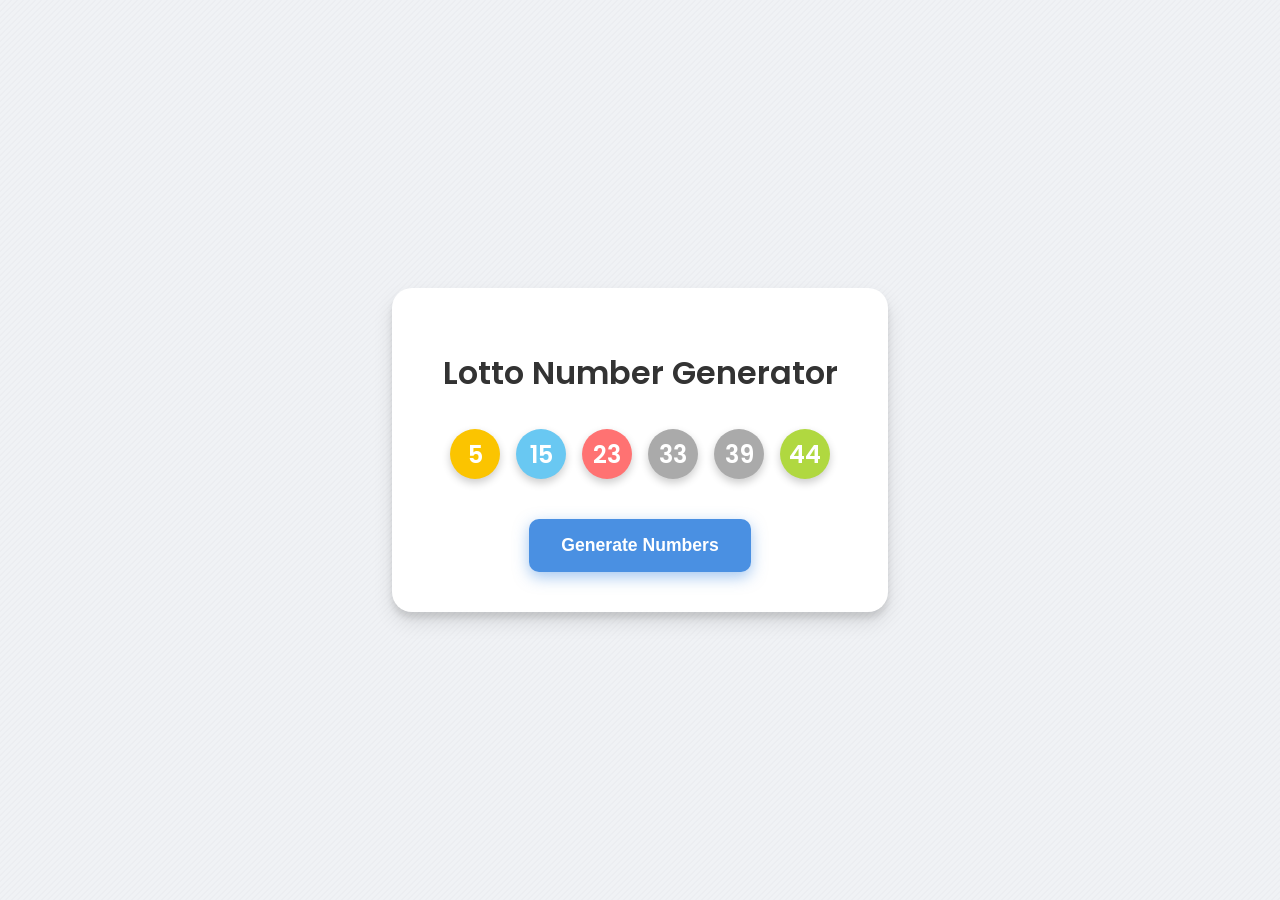
==== index.html @ 6e6bcb64 "feat: Update workspace with product builder lecture code" ====
<!DOCTYPE html>
<html lang="en">
<head>
    <meta charset="UTF-8">
    <meta name="viewport" content="width=device-width, initial-scale=1.0">
    <title>Lotto Number Generator</title>
    <link rel="stylesheet" href="style.css">
</head>
<body>
    <div class="container">
        <h1>Lotto Number Generator</h1>
        <div class="lotto-numbers">
        </div>
        <button class="generate-btn">Generate Numbers</button>
    </div>
    <script src="main.js"></script>
</body>
</html>
---- style.css ----
@import url('https://fonts.googleapis.com/css2?family=Poppins:wght@400;600&display=swap');

:root {
    --background-color: #f0f2f5;
    --container-bg: #ffffff;
    --primary-color: #4a90e2;
    --text-color: #333;
    --shadow-color: rgba(0, 0, 0, 0.1);
    --glow-color: rgba(74, 144, 226, 0.5);
}

body {
    font-family: 'Poppins', sans-serif;
    background-color: var(--background-color);
    background-image: url("data:image/svg+xml,%3Csvg width='6' height='6' viewBox='0 0 6 6' xmlns='http://www.w3.org/2000/svg'%3E%3Cg fill='%239C92AC' fill-opacity='0.1'%3E%3Cpath d='M5 0h1L0 6V5zM6 5v1H5z'/%3E%3C/g%3E%3C/svg%3E");
    display: flex;
    justify-content: center;
    align-items: center;
    min-height: 100vh;
    margin: 0;
}

.container {
    text-align: center;
    background: var(--container-bg);
    padding: 2.5rem 3rem;
    border-radius: 20px;
    box-shadow: 0 10px 20px var(--shadow-color), 0 6px 6px var(--shadow-color);
    max-width: 400px;
    width: 90%;
}

h1 {
    color: var(--text-color);
    font-weight: 600;
    margin-bottom: 2rem;
}

.lotto-numbers {
    display: flex;
    justify-content: center;
    flex-wrap: wrap;
    gap: 1rem;
    margin-bottom: 2.5rem;
}

.lotto-ball {
    width: 50px;
    height: 50px;
    border-radius: 50%;
    display: flex;
    justify-content: center;
    align-items: center;
    font-size: 1.5rem;
    font-weight: 600;
    color: #fff;
    box-shadow: 0 4px 8px rgba(0, 0, 0, 0.2);
    animation: pop-in 0.5s ease-out forwards;
}

.generate-btn {
    background-color: var(--primary-color);
    color: #fff;
    border: none;
    padding: 1rem 2rem;
    font-size: 1.1rem;
    font-weight: 600;
    border-radius: 10px;
    cursor: pointer;
    transition: all 0.3s ease;
    box-shadow: 0 5px 15px var(--glow-color);
}

.generate-btn:hover {
    transform: translateY(-3px);
    box-shadow: 0 8px 25px var(--glow-color);
}

.generate-btn:active {
    transform: translateY(-1px);
    box-shadow: 0 5px 15px var(--glow-color);
}

@keyframes pop-in {
    0% {
        transform: scale(0);
        opacity: 0;
    }
    80% {
        transform: scale(1.1);
    }
    100% {
        transform: scale(1);
        opacity: 1;
    }
}
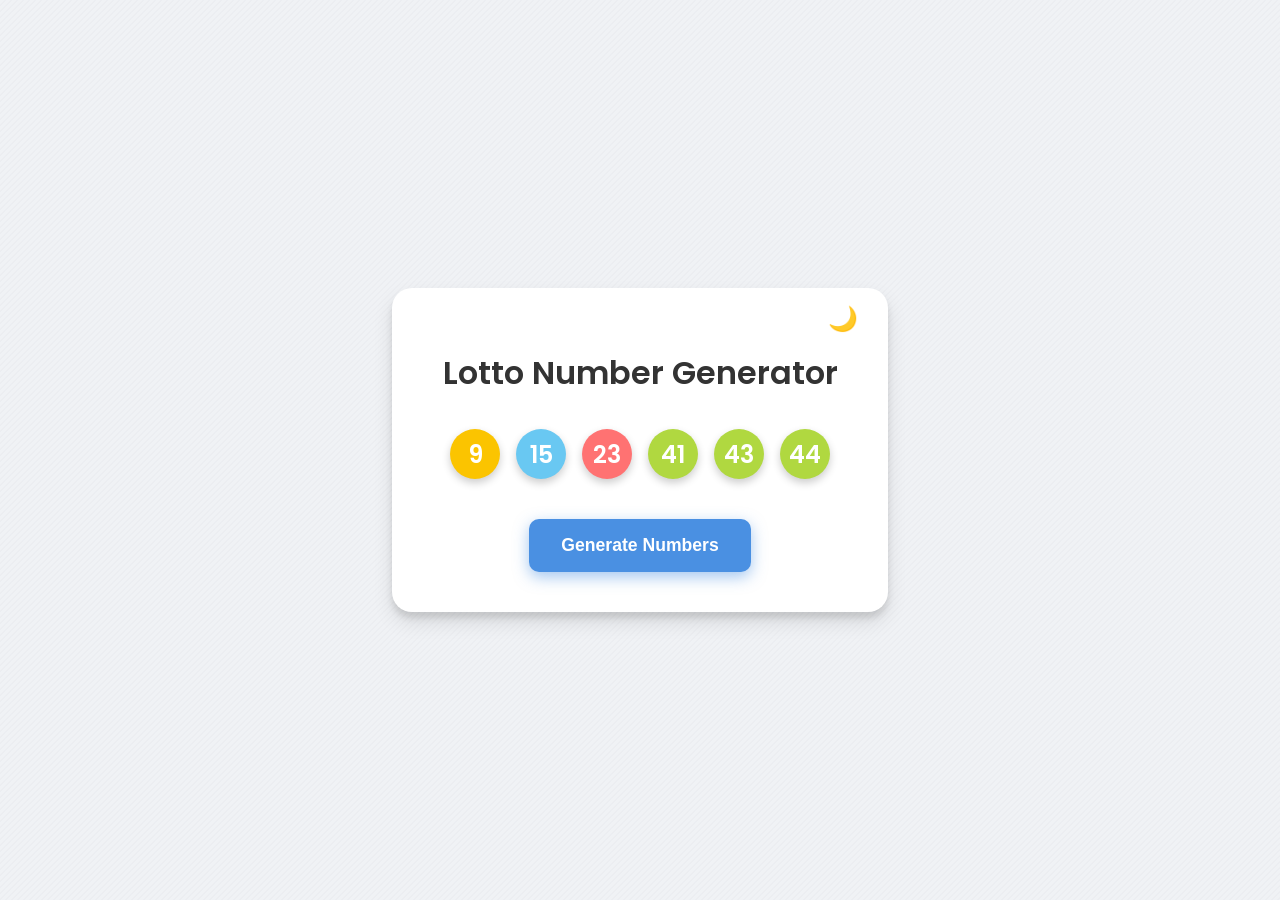
==== commit 1c9beea3: "feat: Add dark and light mode toggle functionality" ====
--- a/index.html
+++ b/index.html
@@ -8,6 +8,7 @@
 </head>
 <body>
     <div class="container">
+        <button id="theme-toggle" class="theme-toggle" aria-label="Toggle Dark Mode">🌙</button>
         <h1>Lotto Number Generator</h1>
         <div class="lotto-numbers">
         </div>
--- a/style.css
+++ b/style.css
@@ -7,6 +7,15 @@
     --text-color: #333;
     --shadow-color: rgba(0, 0, 0, 0.1);
     --glow-color: rgba(74, 144, 226, 0.5);
+}
+
+body.dark-mode {
+    --background-color: #121212;
+    --container-bg: #2d2d2d;
+    --primary-color: #4a90e2;
+    --text-color: #ffffff;
+    --shadow-color: rgba(0, 0, 0, 0.5);
+    --glow-color: rgba(74, 144, 226, 0.2);
 }
 
 body {
@@ -28,12 +37,29 @@
     box-shadow: 0 10px 20px var(--shadow-color), 0 6px 6px var(--shadow-color);
     max-width: 400px;
     width: 90%;
+    position: relative;
 }
 
 h1 {
     color: var(--text-color);
     font-weight: 600;
     margin-bottom: 2rem;
+}
+
+.theme-toggle {
+    background: none;
+    border: none;
+    font-size: 1.5rem;
+    cursor: pointer;
+    position: absolute;
+    top: 1rem;
+    right: 1.5rem;
+    color: var(--text-color);
+    transition: transform 0.3s ease;
+}
+
+.theme-toggle:hover {
+    transform: scale(1.1);
 }
 
 .lotto-numbers {
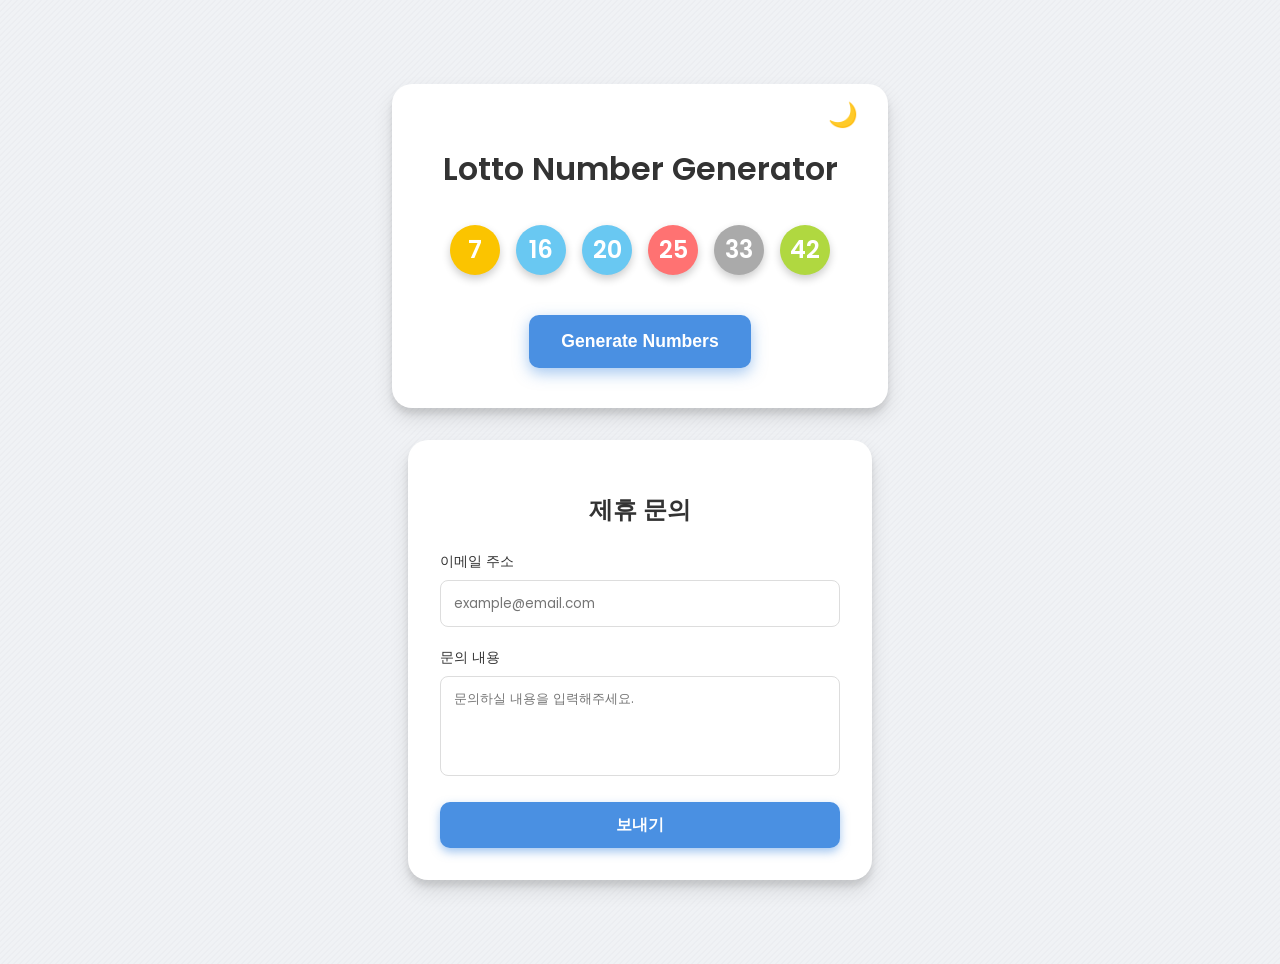
==== commit 4b1fc9b9: "feat: Add affiliate inquiry form using Formspree" ====
--- a/index.html
+++ b/index.html
@@ -14,6 +14,21 @@
         </div>
         <button class="generate-btn">Generate Numbers</button>
     </div>
+
+    <div class="container partnership-container">
+        <h2>제휴 문의</h2>
+        <form action="https://formspree.io/f/mvzwgqdk" method="POST">
+            <div class="form-group">
+                <label for="email">이메일 주소</label>
+                <input type="email" id="email" name="email" required placeholder="example@email.com">
+            </div>
+            <div class="form-group">
+                <label for="message">문의 내용</label>
+                <textarea id="message" name="message" required placeholder="문의하실 내용을 입력해주세요."></textarea>
+            </div>
+            <button type="submit" class="submit-btn">보내기</button>
+        </form>
+    </div>
     <script src="main.js"></script>
 </body>
 </html>
--- a/style.css
+++ b/style.css
@@ -7,6 +7,7 @@
     --text-color: #333;
     --shadow-color: rgba(0, 0, 0, 0.1);
     --glow-color: rgba(74, 144, 226, 0.5);
+    --input-border: #ddd;
 }
 
 body.dark-mode {
@@ -16,6 +17,7 @@
     --text-color: #ffffff;
     --shadow-color: rgba(0, 0, 0, 0.5);
     --glow-color: rgba(74, 144, 226, 0.2);
+    --input-border: #444;
 }
 
 body {
@@ -23,10 +25,13 @@
     background-color: var(--background-color);
     background-image: url("data:image/svg+xml,%3Csvg width='6' height='6' viewBox='0 0 6 6' xmlns='http://www.w3.org/2000/svg'%3E%3Cg fill='%239C92AC' fill-opacity='0.1'%3E%3Cpath d='M5 0h1L0 6V5zM6 5v1H5z'/%3E%3C/g%3E%3C/svg%3E");
     display: flex;
+    flex-direction: column;
     justify-content: center;
     align-items: center;
     min-height: 100vh;
     margin: 0;
+    gap: 2rem;
+    padding: 2rem 0;
 }
 
 .container {
@@ -38,12 +43,77 @@
     max-width: 400px;
     width: 90%;
     position: relative;
+    transition: background 0.3s ease, color 0.3s ease, box-shadow 0.3s ease;
 }
 
-h1 {
+h1, h2 {
     color: var(--text-color);
     font-weight: 600;
     margin-bottom: 2rem;
+}
+
+h2 {
+    font-size: 1.5rem;
+    margin-bottom: 1.5rem;
+}
+
+.partnership-container {
+    padding: 2rem;
+}
+
+.form-group {
+    text-align: left;
+    margin-bottom: 1.2rem;
+}
+
+.form-group label {
+    display: block;
+    margin-bottom: 0.5rem;
+    color: var(--text-color);
+    font-size: 0.9rem;
+}
+
+.form-group input,
+.form-group textarea {
+    width: 100%;
+    padding: 0.8rem;
+    border-radius: 8px;
+    border: 1px solid var(--input-border);
+    background-color: var(--container-bg);
+    color: var(--text-color);
+    font-family: inherit;
+    box-sizing: border-box;
+    transition: border-color 0.3s ease;
+}
+
+.form-group textarea {
+    height: 100px;
+    resize: none;
+}
+
+.form-group input:focus,
+.form-group textarea:focus {
+    outline: none;
+    border-color: var(--primary-color);
+}
+
+.submit-btn {
+    width: 100%;
+    background-color: var(--primary-color);
+    color: #fff;
+    border: none;
+    padding: 0.8rem;
+    font-size: 1rem;
+    font-weight: 600;
+    border-radius: 10px;
+    cursor: pointer;
+    transition: all 0.3s ease;
+    box-shadow: 0 4px 10px var(--glow-color);
+}
+
+.submit-btn:hover {
+    transform: translateY(-2px);
+    box-shadow: 0 6px 15px var(--glow-color);
 }
 
 .theme-toggle {
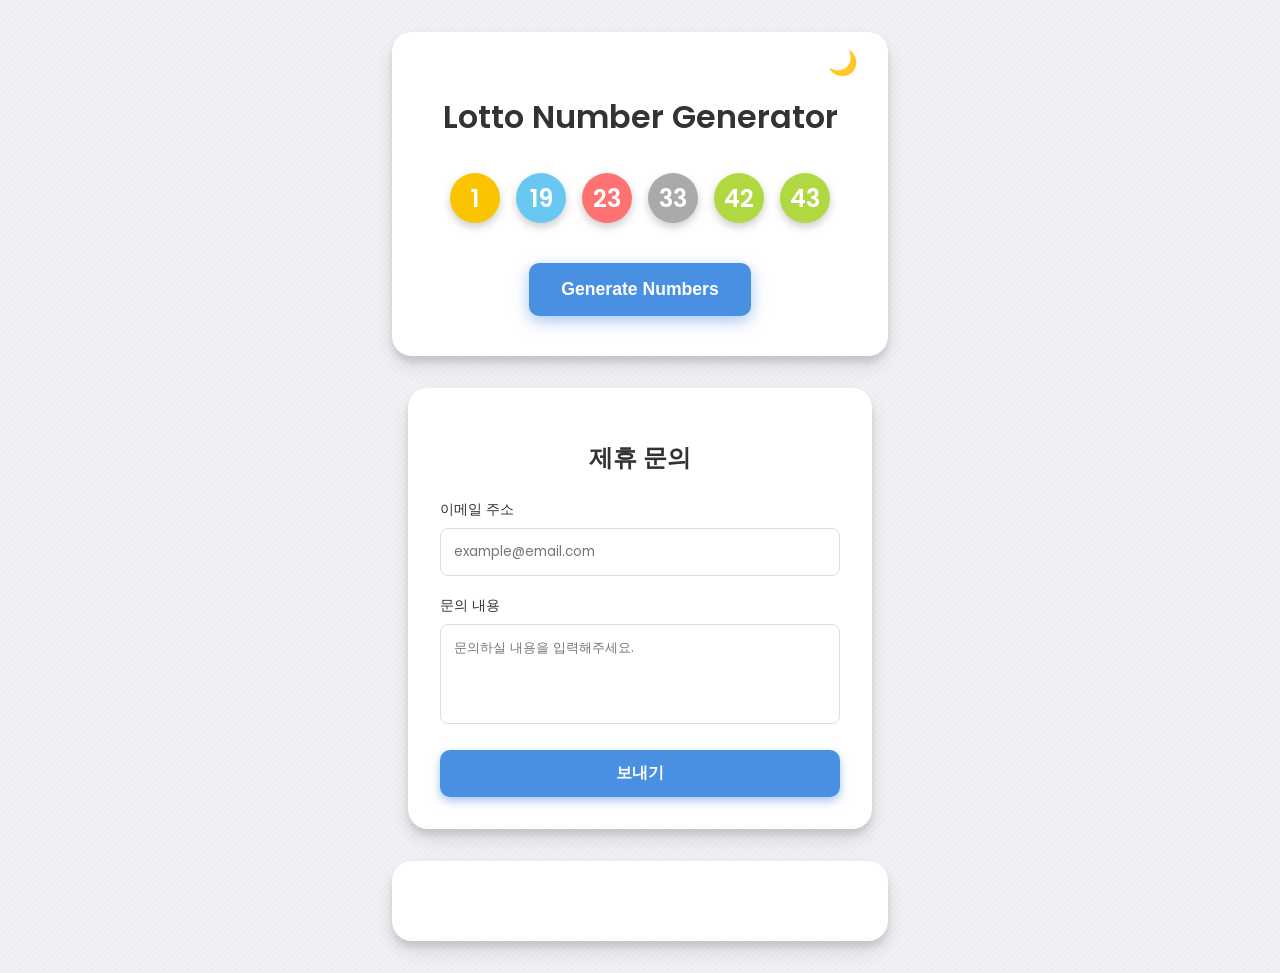
==== commit 4f1170f2: "feat: Add Disqus comment section" ====
--- a/index.html
+++ b/index.html
@@ -29,6 +29,28 @@
             <button type="submit" class="submit-btn">보내기</button>
         </form>
     </div>
+
+    <div class="container disqus-container">
+        <div id="disqus_thread"></div>
+        <script>
+            /**
+            *  RECOMMENDED CONFIGURATION VARIABLES: EDIT AND UNCOMMENT THE SECTION BELOW TO INSERT DYNAMIC VALUES FROM YOUR PLATFORM OR CMS.
+            *  LEARN WHY DEFINING THESE VARIABLES IS IMPORTANT: https://disqus.com/admin/universalcode/#configuration-variables    */
+            /*
+            var disqus_config = function () {
+            this.page.url = PAGE_URL;  // Replace PAGE_URL with your page's canonical URL variable
+            this.page.identifier = PAGE_IDENTIFIER; // Replace PAGE_IDENTIFIER with your page's unique identifier variable
+            };
+            */
+            (function() { // DON'T EDIT BELOW THIS LINE
+            var d = document, s = d.createElement('script');
+            s.src = 'https://productbuilder-arl2ydvdaq.disqus.com/embed.js';
+            s.setAttribute('data-timestamp', +new Date());
+            (d.head || d.body).appendChild(s);
+            })();
+        </script>
+        <noscript>Please enable JavaScript to view the <a href="https://disqus.com/?ref_noscript">comments powered by Disqus.</a></noscript>
+    </div>
     <script src="main.js"></script>
 </body>
 </html>
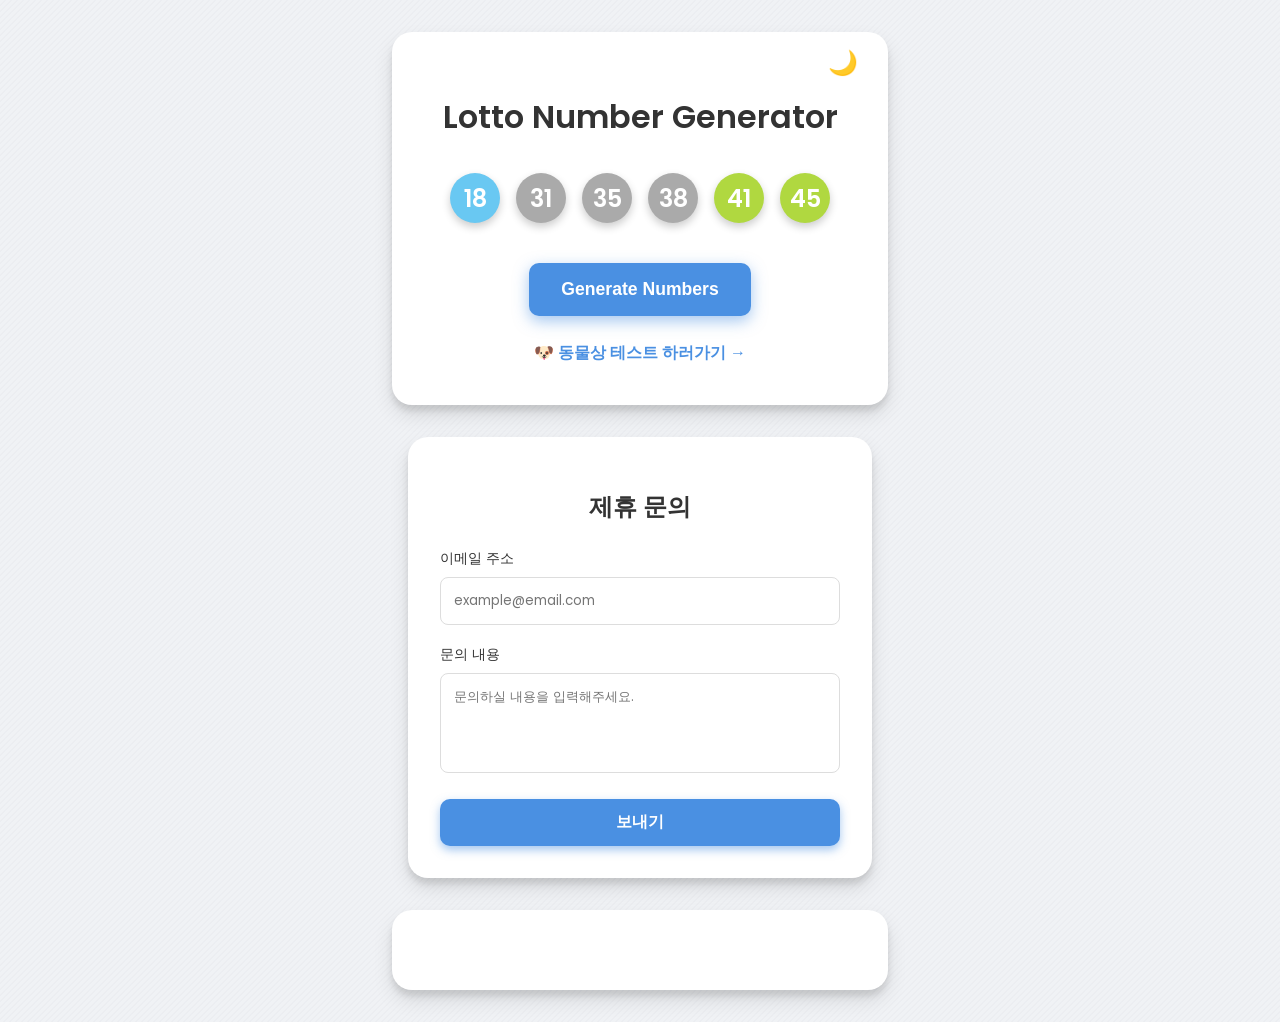
==== commit 7d96ae2c: "feat: Add Animal Face Test using Teachable Machine model" ====
--- a/index.html
+++ b/index.html
@@ -13,6 +13,9 @@
         <div class="lotto-numbers">
         </div>
         <button class="generate-btn">Generate Numbers</button>
+        <div style="margin-top: 1.5rem;">
+            <a href="animal.html" style="color: var(--primary-color); text-decoration: none; font-weight: 600; transition: color 0.3s;">🐶 동물상 테스트 하러가기 →</a>
+        </div>
     </div>
 
     <div class="container partnership-container">
